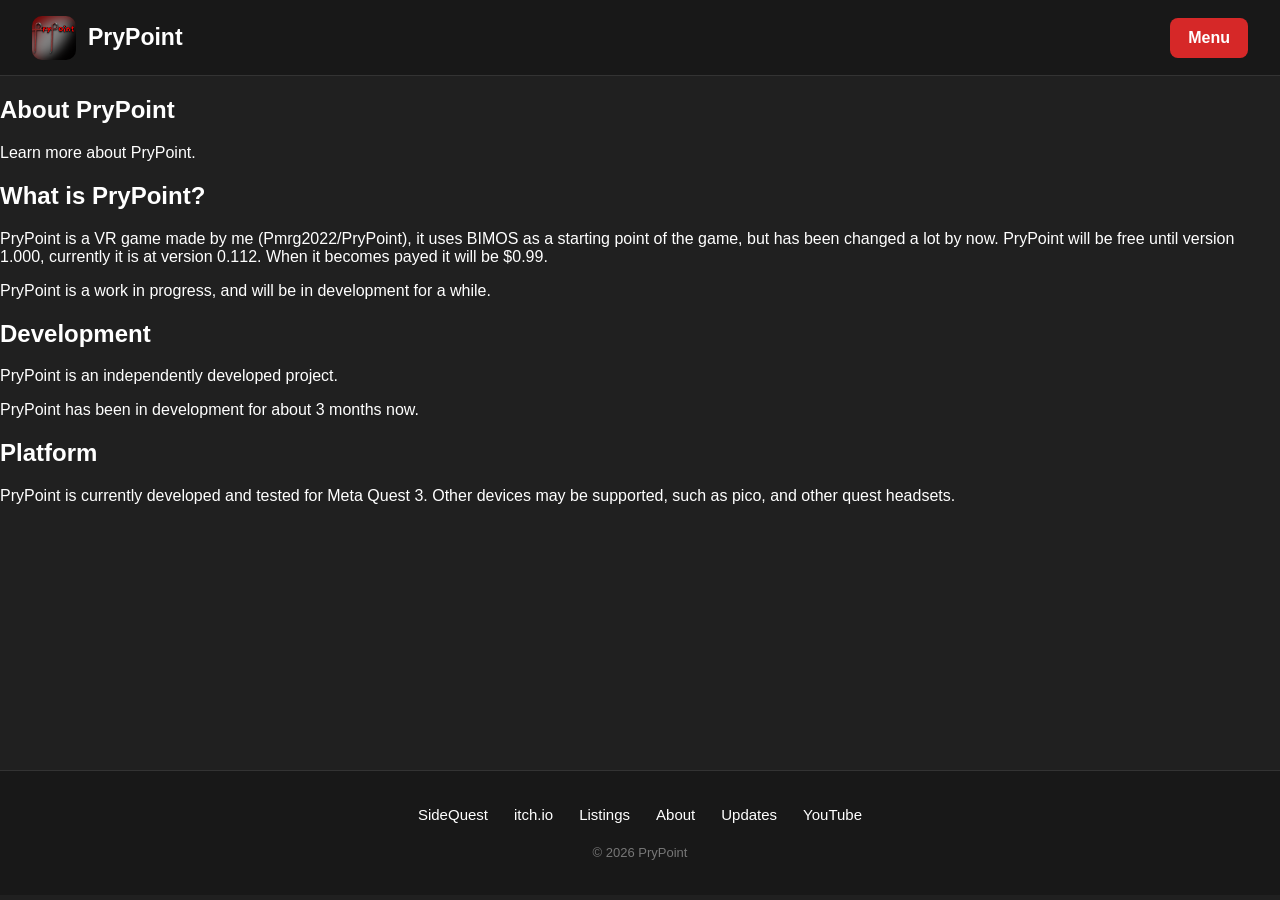
==== about.html @ a96a4986 "Add files via upload" ====
<!DOCTYPE html>
<html lang="en">
<head>
    <meta charset="UTF-8">
    <meta name="viewport" content="width=device-width, initial-scale=1.0">

    <title>About - PryPoint</title>

    <link rel="stylesheet" href="style.css">
</head>

<body>

    <!-- Top Bar -->
    <header class="topbar">

        <a href="index.html" class="brand">
            <img src="prypoint-logo.jpg" alt="PryPoint logo">
            <span>PryPoint</span>
        </a>

        <button class="menu-button" id="menuButton">
            Menu
        </button>

    </header>


    <!-- Main Content -->
    <main class="about-main">

        <section class="page-heading">

            <h1>About PryPoint</h1>

            <p>
                Learn more about PryPoint.
            </p>

        </section>


        <!-- About -->
        <section class="about-section">

            <h2>What is PryPoint?</h2>

            <p>
                PryPoint is a VR game made by me (Pmrg2022/PryPoint), it uses BIMOS as a starting point of the game, but has been changed a lot by now. PryPoint will be free until version 1.000, currently it is at version 0.112. When it becomes payed it will be $0.99.
            </p>

            <p>
                PryPoint is a work in progress, and will be in development for a while.
            </p>

        </section>


        <!-- Development -->
        <section class="about-section">

            <h2>Development</h2>

            <p>
                PryPoint is an independently developed project.
            </p>

            <p>
                PryPoint has been in development for about 3 months now.
            </p>

        </section>


        <!-- Platform -->
        <section class="about-section">

            <h2>Platform</h2>

            <p>
                PryPoint is currently developed and tested for Meta Quest 3. Other devices may be supported, such as pico, and other quest headsets.
            </p>

        </section>

    </main>


    <!-- Footer -->
    <footer>

        <div class="footer-links">

            <a href="https://sidequestvr.com/app/62253/prypoint" target="_blank">SideQuest</a>
            <a href="https://prypoint.itch.io/prypoint" target="_blank">itch.io</a>
            <a href="listings.html">Listings</a>
            <a href="about.html">About</a>
            <a href="updates.html">Updates</a>
            <a href="youtube.com/@PryPoint" target="_blank">YouTube</a>

        </div>

        <p class="copyright">
            © 2026 PryPoint
        </p>

    </footer>


    <!-- Menu -->
    <div class="menu-panel" id="menuPanel">

        <div class="menu-content">

            <button class="close-button" id="closeButton">
                ×
            </button>

            <a href="index.html">Home</a>
            <a href="listings.html">Listings</a>
            <a href="about.html">About</a>
            <a href="updates.html">Updates</a>

        </div>

    </div>


    <script src="script.js"></script>

</body>
</html>
---- style.css ----
/* -------------------------
   General
------------------------- */

* {
    box-sizing: border-box;
}

html {
    scroll-behavior: smooth;
}

body {
    margin: 0;

    background: #202020;
    color: white;

    font-family:
        Arial,
        Helvetica,
        sans-serif;
}


/* -------------------------
   Top Bar
------------------------- */

.topbar {
    height: 76px;

    background: #181818;

    display: flex;
    align-items: center;
    justify-content: space-between;

    padding: 0 32px;

    border-bottom: 1px solid #333;
}


/* Logo + Name */

.brand {
    display: flex;
    align-items: center;

    gap: 12px;

    color: white;
    text-decoration: none;

    font-size: 23px;
    font-weight: 700;
}

.brand img {
    width: 44px;
    height: 44px;

    object-fit: cover;

    border-radius: 10px;
}


/* Menu Button */

.menu-button {
    background: #d62828;
    color: white;

    border: none;
    border-radius: 8px;

    padding: 11px 18px;

    font-size: 16px;
    font-weight: 600;

    cursor: pointer;
}

.menu-button:hover {
    background: #b82020;
}


/* -------------------------
   Main
------------------------- */

main {
    min-height: calc(100vh - 76px - 150px);
}


/* Hero */

.hero {
    min-height: 650px;

    display: flex;
    align-items: center;
    justify-content: center;

    padding: 80px 24px;
}

.hero-content {
    width: 100%;
    max-width: 850px;

    text-align: center;
}


/* Heading */

.hero h1 {
    margin: 0 0 28px;

    font-size: clamp(48px, 8vw, 88px);
    line-height: 1;

    font-weight: 800;
}


/* Summary */

.summary {
    max-width: 700px;

    margin: 0 auto 40px;

    color: #d0d0d0;

    font-size: 19px;
    line-height: 1.7;
}


/* Get Button */

.get-button {
    display: inline-block;

    background: #d62828;
    color: white;

    text-decoration: none;

    padding: 15px 42px;

    border-radius: 9px;

    font-size: 19px;
    font-weight: 700;
}

.get-button:hover {
    background: #b82020;
}


/* -------------------------
   Footer
------------------------- */

footer {
    background: #181818;

    border-top: 1px solid #333;

    padding: 35px 24px;

    text-align: center;
}

.footer-links {
    display: flex;

    justify-content: center;
    flex-wrap: wrap;

    gap: 26px;

    margin-bottom: 22px;
}

.footer-links a {
    color: #ffffff;

    text-decoration: none;

    font-size: 15px;
}

.footer-links a:hover {
    color: #d62828;
}

.copyright {
    margin: 0;

    color: #777;

    font-size: 13px;
}


/* -------------------------
   Menu Panel
------------------------- */

.menu-panel {
    position: fixed;

    inset: 0;

    background: #181818;

    display: none;

    z-index: 100;
}

.menu-panel.open {
    display: block;
}

.menu-content {
    min-height: 100%;

    display: flex;
    flex-direction: column;

    align-items: center;
    justify-content: center;

    gap: 24px;

    position: relative;
}

.menu-content a {
    color: white;

    text-decoration: none;

    font-size: 28px;
    font-weight: 700;
}

.menu-content a:hover {
    color: #d62828;
}

.close-button {
    position: absolute;

    top: 25px;
    right: 32px;

    background: transparent;

    border: none;

    color: white;

    font-size: 40px;

    cursor: pointer;
}


/* -------------------------
   Mobile
------------------------- */

@media (max-width: 600px) {

    .topbar {
        padding: 0 18px;
    }

    .brand {
        font-size: 20px;
    }

    .brand img {
        width: 40px;
        height: 40px;
    }

    .hero {
        min-height: 550px;

        padding: 60px 20px;
    }

    .summary {
        font-size: 17px;
    }

    .footer-links {
        gap: 18px;
    }

}
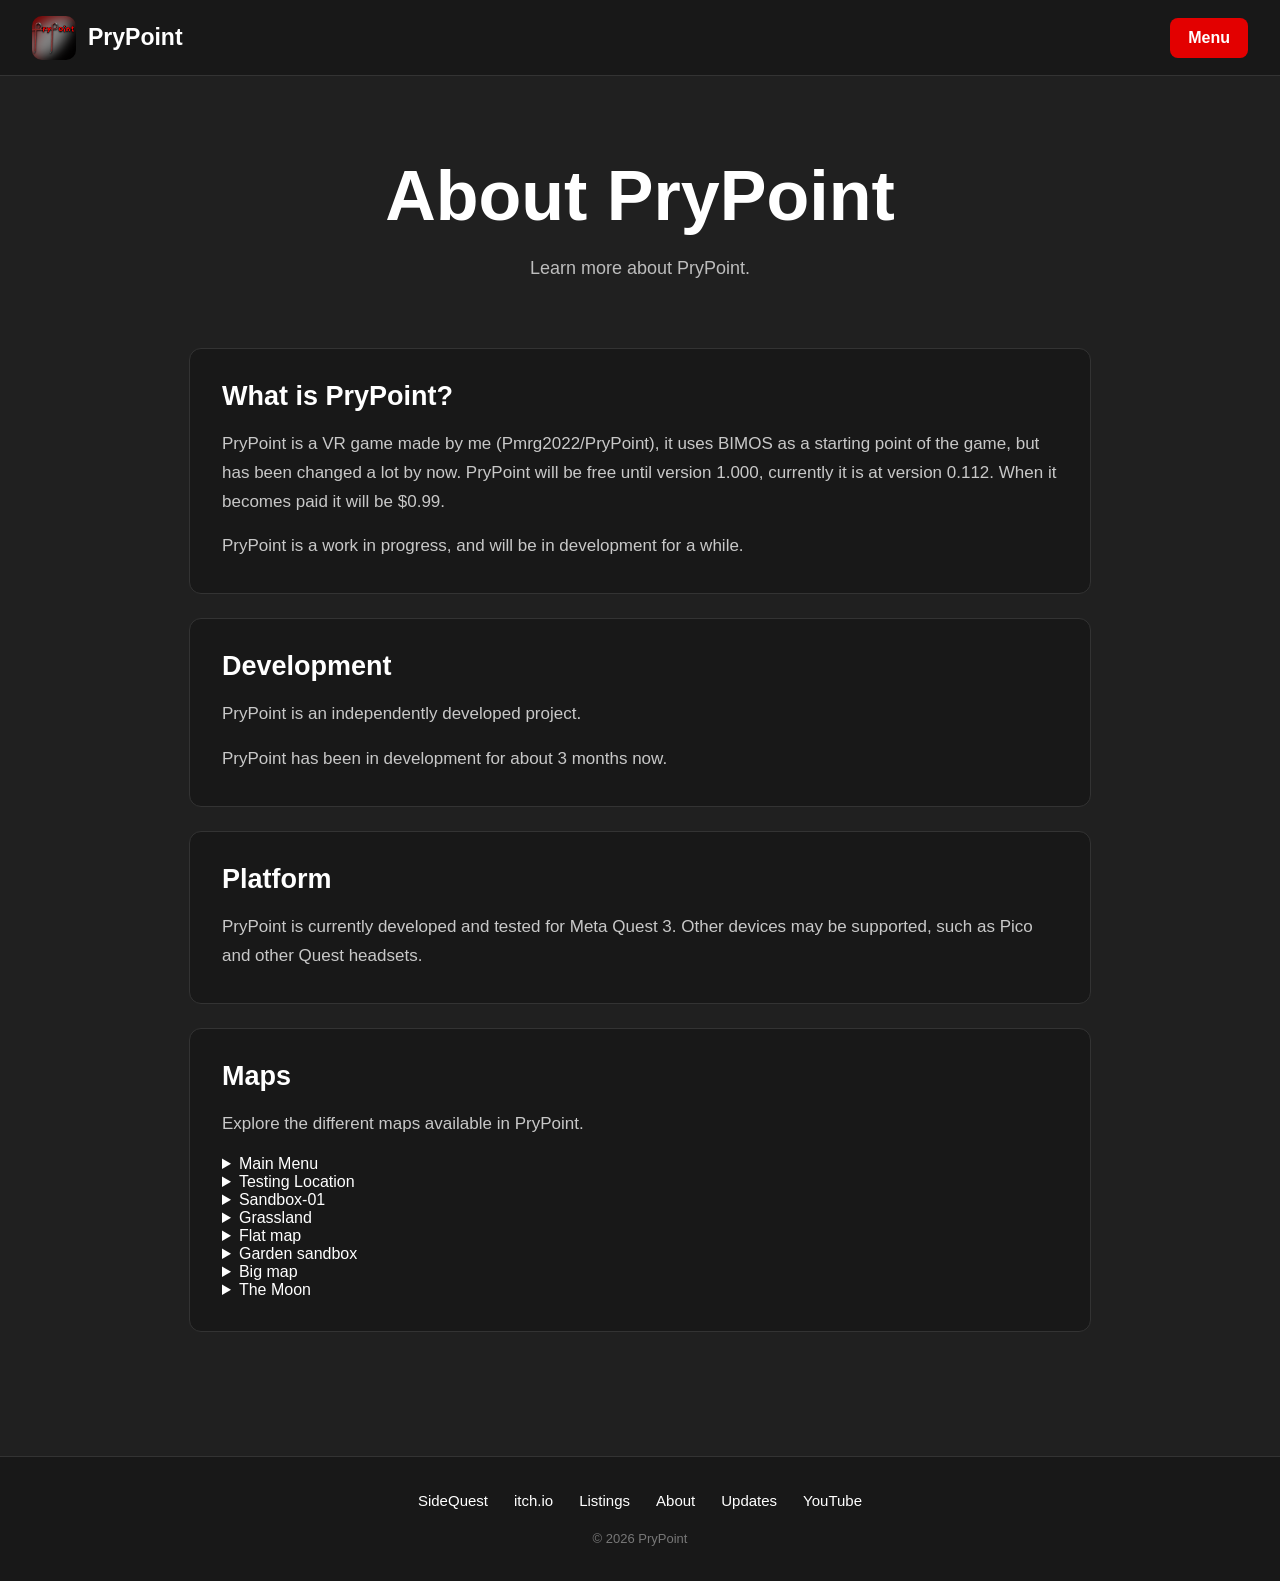
==== commit 6c1e065f: "Fix typos and improve formatting in about.html" ====
--- a/about.html
+++ b/about.html
@@ -34,9 +34,9 @@
             <h1>About PryPoint</h1>
 
             <p>
-                Learn more about PryPoint.
-            </p>
-
+            Learn more about PryPoint.
+            </p>
+            
         </section>
 
 
@@ -46,9 +46,9 @@
             <h2>What is PryPoint?</h2>
 
             <p>
-                PryPoint is a VR game made by me (Pmrg2022/PryPoint), it uses BIMOS as a starting point of the game, but has been changed a lot by now. PryPoint will be free until version 1.000, currently it is at version 0.112. When it becomes payed it will be $0.99.
-            </p>
-
+                PryPoint is a VR game made by me (Pmrg2022/PryPoint), it uses BIMOS as a starting point of the game, but has been changed a lot by now. PryPoint will be free until version 1.000, currently it is at version 0.112. When it becomes paid it will be $0.99.
+            </p>
+    
             <p>
                 PryPoint is a work in progress, and will be in development for a while.
             </p>
@@ -74,16 +74,115 @@
 
         <!-- Platform -->
         <section class="about-section">
-
+    
             <h2>Platform</h2>
-
-            <p>
-                PryPoint is currently developed and tested for Meta Quest 3. Other devices may be supported, such as pico, and other quest headsets.
-            </p>
-
-        </section>
-
-    </main>
+    
+            <p>
+                PryPoint is currently developed and tested for Meta Quest 3. Other devices may be supported, such as Pico and other Quest headsets.
+            </p>
+
+        </section>
+
+
+    
+        <!-- Maps -->
+        <section class="about-section">
+
+            <h2>Maps</h2>
+
+            <p>
+                Explore the different maps available in PryPoint.
+            </p>
+
+            <div class="map-gallery">
+
+                <details class="map-dropdown">
+                    <summary>Main Menu</summary>
+                    <div class="map-content">
+                        <div class="map-images">
+                            <img src="images/main-menu-1.jpg" alt="Main Menu screenshot 1">
+                            <img src="images/main-menu-2.jpg" alt="Main Menu screenshot 2">
+                            <img src="images/main-menu-3.jpg" alt="Main Menu screenshot 3">
+                        </div>
+                    </div>
+                </details>
+
+                <details class="map-dropdown">
+                    <summary>Testing Location</summary>
+                    <div class="map-content">
+                        <div class="map-images">
+                            <img src="images/testing-location-1.jpg" alt="Testing Location screenshot 1">
+                            <img src="images/testing-location-2.jpg" alt="Testing Location screenshot 2">
+                        </div>
+                    </div>
+                </details>
+
+                <details class="map-dropdown">
+                    <summary>Sandbox-01</summary>
+                    <div class="map-content">
+                        <div class="map-images">
+                            <img src="images/sandbox-01-1.jpg" alt="Sandbox-01 screenshot 1">
+                            <img src="images/sandbox-01-2.jpg" alt="Sandbox-01 screenshot 2">
+                        </div>
+                    </div>
+                </details>
+
+                <details class="map-dropdown">
+                    <summary>Grassland</summary>
+                    <div class="map-content">
+                        <div class="map-images">
+                            <img src="images/grassland-1.jpg" alt="Grassland screenshot 1">
+                            <img src="images/grassland-2.jpg" alt="Grassland screenshot 2">
+                        </div>
+                    </div>
+                </details>
+
+                <details class="map-dropdown">
+                    <summary>Flat map</summary>
+                    <div class="map-content">
+                        <div class="map-images">
+                            <img src="images/flat-map-1.jpg" alt="Flat map screenshot 1">
+                            <img src="images/flat-map-2.jpg" alt="Flat map screenshot 2">
+                        </div>
+                    </div>
+                </details>
+
+                <details class="map-dropdown">
+                    <summary>Garden sandbox</summary>
+                    <div class="map-content">
+                        <div class="map-images">
+                            <img src="images/garden-sandbox-1.jpg" alt="Garden sandbox screenshot 1">
+                            <img src="images/garden-sandbox-2.jpg" alt="Garden sandbox screenshot 2">
+                        </div>
+                    </div>
+                </details>
+
+                <details class="map-dropdown">
+                    <summary>Big map</summary>
+                    <div class="map-content">
+                        <div class="map-images">
+                            <img src="images/big-map-1.jpg" alt="Big map screenshot 1">
+                            <img src="images/big-map-2.jpg" alt="Big map screenshot 2">
+                        </div>
+                    </div>
+                </details>
+
+                <details class="map-dropdown">
+                    <summary>The Moon</summary>
+                    <div class="map-content">
+                        <div class="map-images">
+                            <img src="images/the-moon-1.jpg" alt="The Moon screenshot 1">
+                            <img src="images/the-moon-2.jpg" alt="The Moon screenshot 2">
+                        </div>
+                    </div>
+                </details>
+
+            </div>
+
+        </section>
+
+</main>
+
 
 
     <!-- Footer -->
@@ -129,4 +228,4 @@
     <script src="script.js"></script>
 
 </body>
-</html>+</html>
--- a/style.css
+++ b/style.css
@@ -70,7 +70,7 @@
 /* Menu Button */
 
 .menu-button {
-    background: #d62828;
+    background: #E30000;
     color: white;
 
     border: none;
@@ -85,7 +85,7 @@
 }
 
 .menu-button:hover {
-    background: #b82020;
+    background: #9C0000;
 }
 
 
@@ -149,7 +149,7 @@
 .get-button {
     display: inline-block;
 
-    background: #d62828;
+    background: #D60000;
     color: white;
 
     text-decoration: none;
@@ -163,7 +163,7 @@
 }
 
 .get-button:hover {
-    background: #b82020;
+    background: #840000;
 }
 
 
@@ -257,7 +257,7 @@
 }
 
 .menu-content a:hover {
-    color: #d62828;
+    color: #d60000;
 }
 
 .close-button {
@@ -311,4 +311,399 @@
         gap: 18px;
     }
 
-}+}
+
+/* -------------------------
+ Listings Page
+ ------------------------- */
+
+.listings-main {
+    width: 100%;
+    max-width: 1000px;
+    
+    margin: 0 auto;
+    
+    padding: 80px 24px 100px;
+}
+
+
+/* Page Heading */
+
+.page-heading {
+    text-align: center;
+    
+    margin-bottom: 65px;
+}
+
+.page-heading h1 {
+    margin: 0 0 18px;
+    
+    font-size: clamp(42px, 7vw, 70px);
+}
+
+.page-heading p {
+    margin: 0;
+    
+    color: #bdbdbd;
+    
+    font-size: 18px;
+    line-height: 1.6;
+}
+
+
+/* Sections */
+
+.listing-section,
+.info-section {
+    margin-bottom: 70px;
+}
+
+.info-section h2 {
+    margin: 0 0 24px;
+    
+    font-size: 30px;
+}
+
+
+/* Listing Card */
+
+.listing-card {
+    background: #181818;
+    
+    border: 1px solid #333;
+    
+    border-radius: 12px;
+    
+    padding: 32px;
+}
+
+.listing-card h2 {
+    margin: 0 0 10px;
+    
+    font-size: 28px;
+}
+
+.listing-card p {
+    color: #bdbdbd;
+    
+    line-height: 1.6;
+}
+
+.listing-card .version {
+    color: white;
+}
+
+
+/* Download Buttons */
+
+.listing-buttons {
+    display: flex;
+    
+    flex-wrap: wrap;
+    
+    gap: 12px;
+    
+    margin-top: 28px;
+}
+
+.download-button {
+    display: inline-block;
+    
+    background: #d60000;
+    
+    color: white;
+    
+    text-decoration: none;
+    
+    border-radius: 8px;
+    
+    padding: 13px 22px;
+    
+    font-weight: 700;
+}
+
+.download-button:hover {
+    background: #b80000;
+}
+
+
+/* Installation */
+
+.info-block {
+    display: flex;
+    flex-direction: column;
+    
+    gap: 12px;
+}
+
+.step {
+    display: flex;
+    align-items: center;
+    
+    gap: 18px;
+    
+    background: #181818;
+    
+    border: 1px solid #333;
+    
+    border-radius: 10px;
+    
+    padding: 20px;
+}
+
+.step span {
+    flex-shrink: 0;
+    
+    width: 38px;
+    height: 38px;
+    
+    display: flex;
+    align-items: center;
+    justify-content: center;
+    
+    background: #d62828;
+    
+    border-radius: 50%;
+    
+    font-weight: 700;
+}
+
+.step p {
+    margin: 0;
+    
+    color: #d0d0d0;
+    
+    line-height: 1.5;
+}
+
+
+/* Tested Devices */
+
+.device-card {
+    display: flex;
+    align-items: center;
+    
+    gap: 18px;
+    
+    background: #181818;
+    
+    border: 1px solid #333;
+    
+    border-radius: 10px;
+    
+    padding: 24px;
+}
+
+.device-status {
+    width: 42px;
+    height: 42px;
+    
+    display: flex;
+    align-items: center;
+    justify-content: center;
+    
+    background: #8F0000;
+    
+    border-radius: 50%;
+    
+    font-size: 20px;
+    font-weight: 700;
+}
+
+.device-card h3 {
+    margin: 0 0 5px;
+    
+    font-size: 21px;
+}
+
+.device-card p {
+    margin: 0;
+    
+    color: #aaa;
+}
+
+
+/* Mobile */
+
+@media (max-width: 600px) {
+    
+    .listings-main {
+        padding: 55px 18px 70px;
+    }
+    
+    .page-heading {
+        margin-bottom: 45px;
+    }
+    
+    .listing-card {
+        padding: 24px;
+    }
+    
+    .info-section {
+        margin-bottom: 55px;
+    }
+    
+    .step {
+        align-items: flex-start;
+    }
+    
+}
+
+/* -------------------------
+ Updates Page
+ ------------------------- */
+
+.updates-main,
+.about-main {
+    width: 100%;
+    max-width: 950px;
+    
+    margin: 0 auto;
+    
+    padding: 80px 24px 100px;
+}
+
+
+/* Update Card */
+
+.update-card {
+    background: #181818;
+    
+    border: 1px solid #333;
+    
+    border-radius: 12px;
+    
+    padding: 32px;
+    
+    margin-bottom: 28px;
+}
+
+.update-header {
+    display: flex;
+    
+    align-items: flex-start;
+    justify-content: space-between;
+    
+    gap: 20px;
+    
+    padding-bottom: 24px;
+    
+    border-bottom: 1px solid #333;
+}
+
+.update-label {
+    margin: 0 0 7px;
+    
+    color: #d60000;
+    
+    font-size: 13px;
+    font-weight: 700;
+    
+    text-transform: uppercase;
+    letter-spacing: 1px;
+}
+
+.update-header h2 {
+    margin: 0;
+    
+    font-size: 28px;
+}
+
+.update-date {
+    color: #888;
+    
+    font-size: 14px;
+    
+    white-space: nowrap;
+}
+
+
+/* Update Content */
+
+.update-content {
+    padding-top: 24px;
+    
+    color: #c8c8c8;
+    
+    line-height: 1.7;
+}
+
+.update-content h3 {
+    margin-top: 28px;
+    
+    color: white;
+    
+    font-size: 19px;
+}
+
+.update-content ul {
+    padding-left: 22px;
+}
+
+.update-content li {
+    margin-bottom: 8px;
+}
+
+
+/* -------------------------
+ About Page
+ ------------------------- */
+
+.about-section {
+    background: #181818;
+    
+    border: 1px solid #333;
+    
+    border-radius: 12px;
+    
+    padding: 32px;
+    
+    margin-bottom: 24px;
+}
+
+.about-section h2 {
+    margin: 0 0 18px;
+    
+    font-size: 27px;
+}
+
+.about-section p {
+    margin: 0 0 16px;
+    
+    color: #c8c8c8;
+    
+    font-size: 17px;
+    
+    line-height: 1.7;
+}
+
+.about-section p:last-child {
+    margin-bottom: 0;
+}
+
+
+/* -------------------------
+ Updates + About Mobile
+ ------------------------- */
+
+@media (max-width: 600px) {
+    
+    .updates-main,
+    .about-main {
+        padding: 55px 18px 70px;
+    }
+    
+    .update-card,
+    .about-section {
+        padding: 24px;
+    }
+    
+    .update-header {
+        flex-direction: column;
+    }
+    
+    .update-date {
+        white-space: normal;
+    }
+    
+}
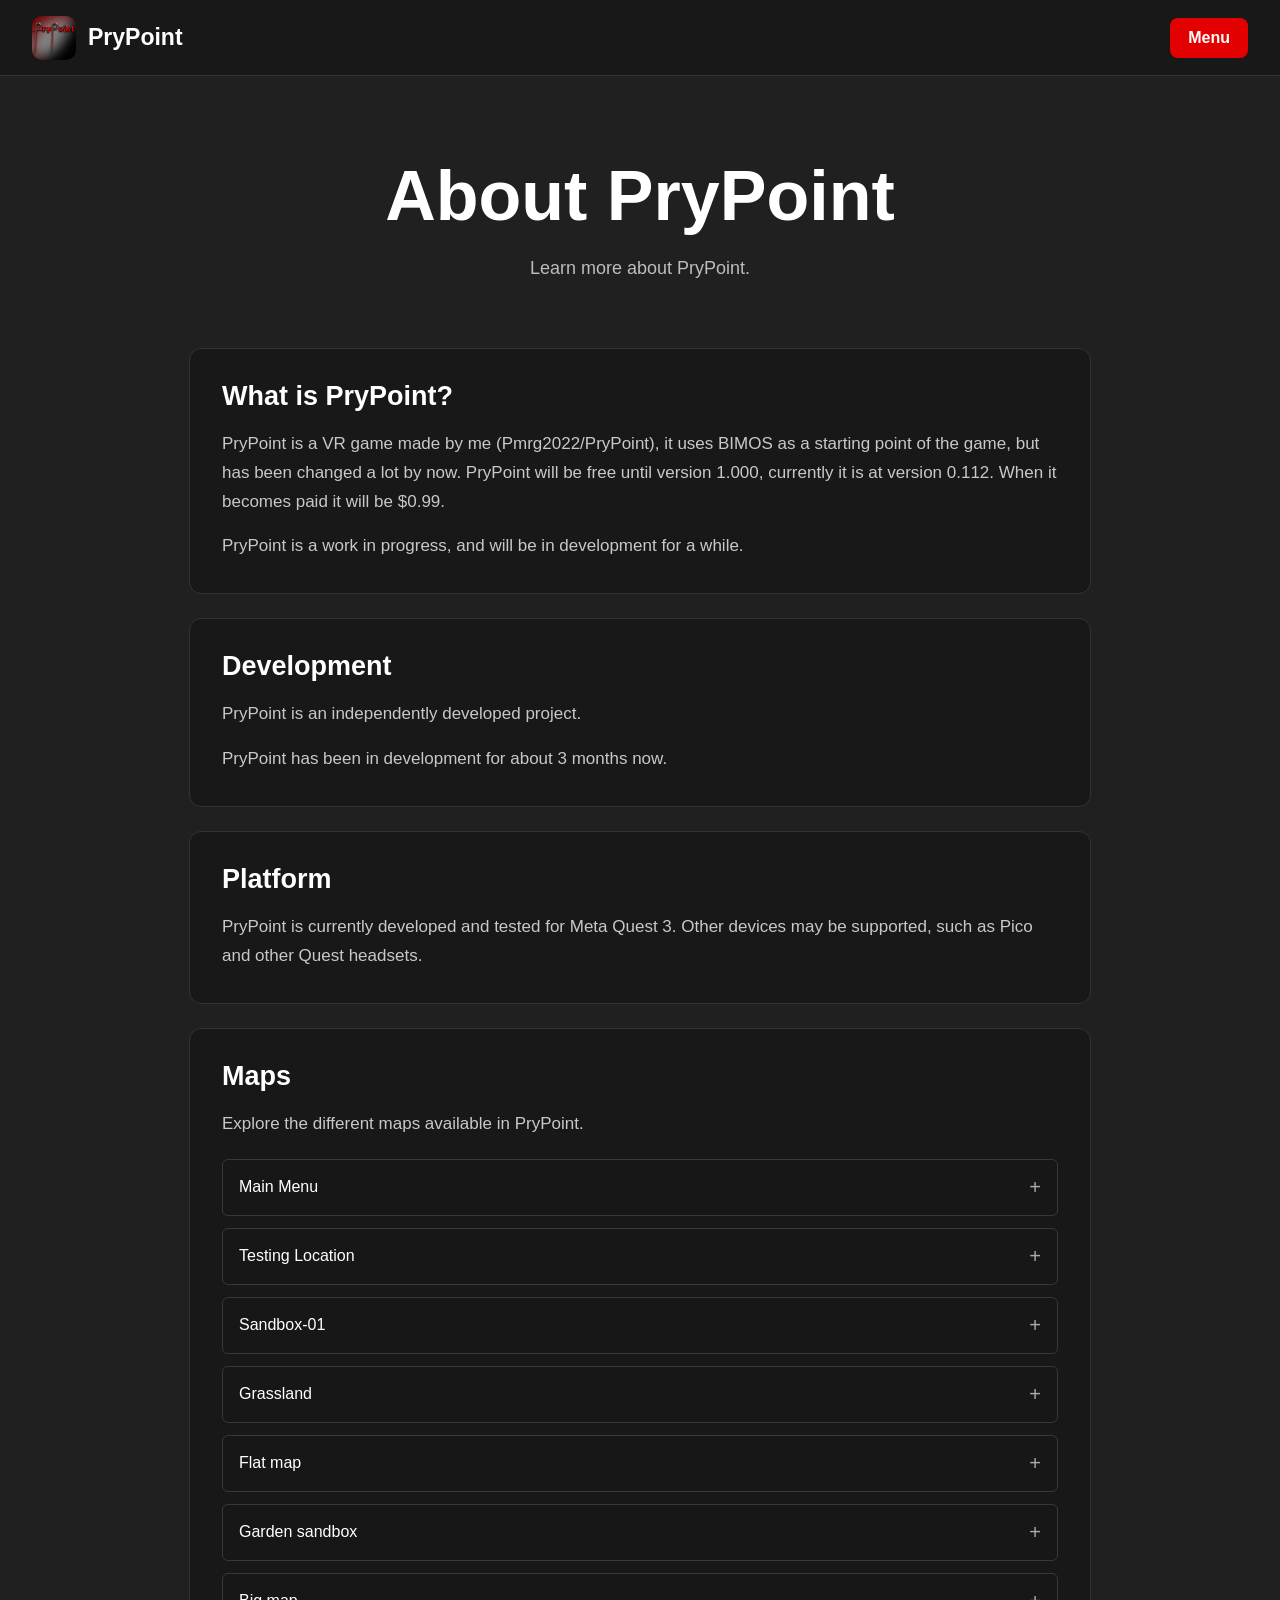
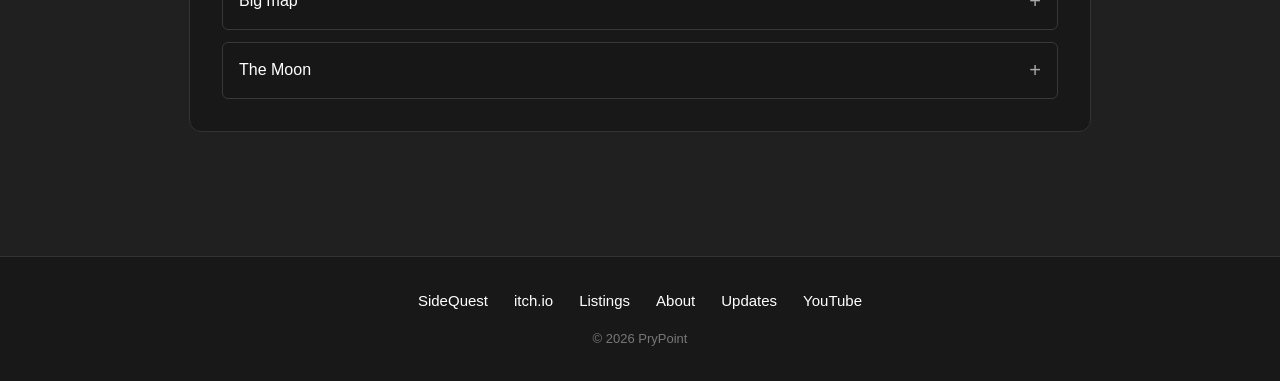
==== commit 71f4fc50: "Add additional images to about.html" ====
--- a/about.html
+++ b/about.html
@@ -103,6 +103,7 @@
                             <img src="images/main-menu-1.jpg" alt="Main Menu screenshot 1">
                             <img src="images/main-menu-2.jpg" alt="Main Menu screenshot 2">
                             <img src="images/main-menu-3.jpg" alt="Main Menu screenshot 3">
+                            <img src="images/main-menu-4.jpg" alt="Main Menu screenshot 4">
                         </div>
                     </div>
                 </details>
@@ -123,6 +124,7 @@
                         <div class="map-images">
                             <img src="images/sandbox-01-1.jpg" alt="Sandbox-01 screenshot 1">
                             <img src="images/sandbox-01-2.jpg" alt="Sandbox-01 screenshot 2">
+                            <img src="images/sandbox-01-3.jpg" alt="Sandbox-01 screenshot 3">
                         </div>
                     </div>
                 </details>
@@ -133,6 +135,7 @@
                         <div class="map-images">
                             <img src="images/grassland-1.jpg" alt="Grassland screenshot 1">
                             <img src="images/grassland-2.jpg" alt="Grassland screenshot 2">
+                            <img src="images/grassland-3.jpg" alt="Grassland screenshot 3">
                         </div>
                     </div>
                 </details>
@@ -153,6 +156,8 @@
                         <div class="map-images">
                             <img src="images/garden-sandbox-1.jpg" alt="Garden sandbox screenshot 1">
                             <img src="images/garden-sandbox-2.jpg" alt="Garden sandbox screenshot 2">
+                            <img src="images/garden-sandbox-3.jpg" alt="Garden sandbox screenshot 3">
+                            <img src="images/garden-sandbox-4.jpg" alt="Garden sandbox screenshot 4">
                         </div>
                     </div>
                 </details>
@@ -163,6 +168,10 @@
                         <div class="map-images">
                             <img src="images/big-map-1.jpg" alt="Big map screenshot 1">
                             <img src="images/big-map-2.jpg" alt="Big map screenshot 2">
+                            <img src="images/big-map-3.jpg" alt="Big map screenshot 3">
+                            <img src="images/big-map-4.jpg" alt="Big map screenshot 4">
+                            <img src="images/big-map-5.jpg" alt="Big map screenshot 5">
+                            <img src="images/big-map-6.jpg" alt="Big map screenshot 6">
                         </div>
                     </div>
                 </details>
@@ -173,6 +182,8 @@
                         <div class="map-images">
                             <img src="images/the-moon-1.jpg" alt="The Moon screenshot 1">
                             <img src="images/the-moon-2.jpg" alt="The Moon screenshot 2">
+                            <img src="images/the-moon-3.jpg" alt="The Moon screenshot 3">
+                            <img src="images/the-moon-4.jpg" alt="The Moon screenshot 4">
                         </div>
                     </div>
                 </details>
--- a/style.css
+++ b/style.css
@@ -707,3 +707,71 @@
     }
     
 }
+
+
+/* Map Gallery */
+
+.map-gallery {
+    display: flex;
+    flex-direction: column;
+    gap: 12px;
+    margin-top: 20px;
+}
+
+.map-dropdown {
+    border: 1px solid #383838;
+    background: #171717;
+    border-radius: 6px;
+    overflow: hidden;
+}
+
+.map-dropdown summary {
+    padding: 16px;
+    cursor: pointer;
+    color: white;
+    font-size: 16px;
+    list-style: none;
+    display: flex;
+    justify-content: space-between;
+    align-items: center;
+}
+
+.map-dropdown summary::-webkit-details-marker {
+    display: none;
+}
+
+.map-dropdown summary::after {
+    content: "+";
+    color: #aaa;
+    font-size: 20px;
+}
+
+.map-dropdown[open] summary::after {
+    content: "−";
+}
+
+.map-dropdown summary:hover {
+    background: #222;
+}
+
+.map-content {
+    padding: 0 16px 16px;
+}
+
+/* Multiple screenshots */
+
+.map-images {
+    display: grid;
+    grid-template-columns: repeat(auto-fit, minmax(220px, 1fr));
+    gap: 12px;
+}
+
+.map-images img {
+    display: block;
+    width: 100%;
+    height: auto;
+    max-height: 400px;
+    object-fit: contain;
+    border-radius: 4px;
+    background: #101010;
+}
